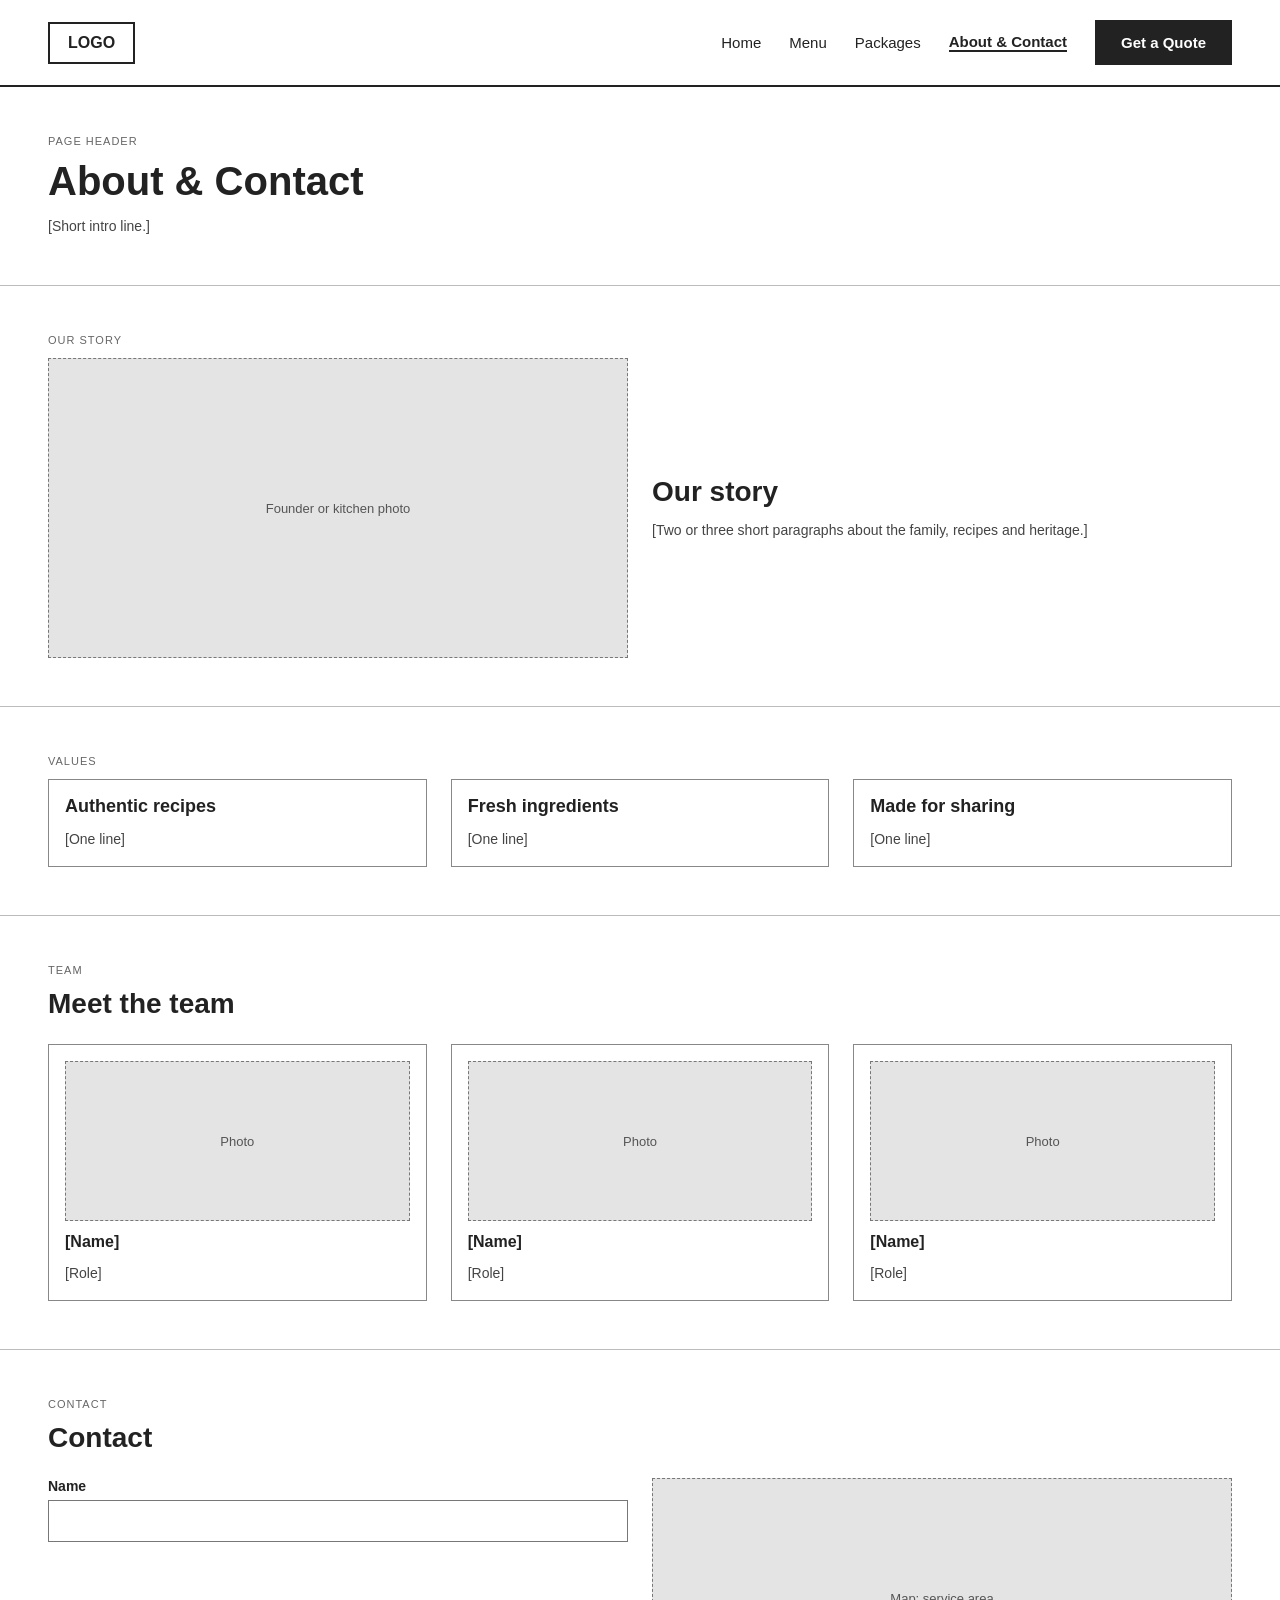
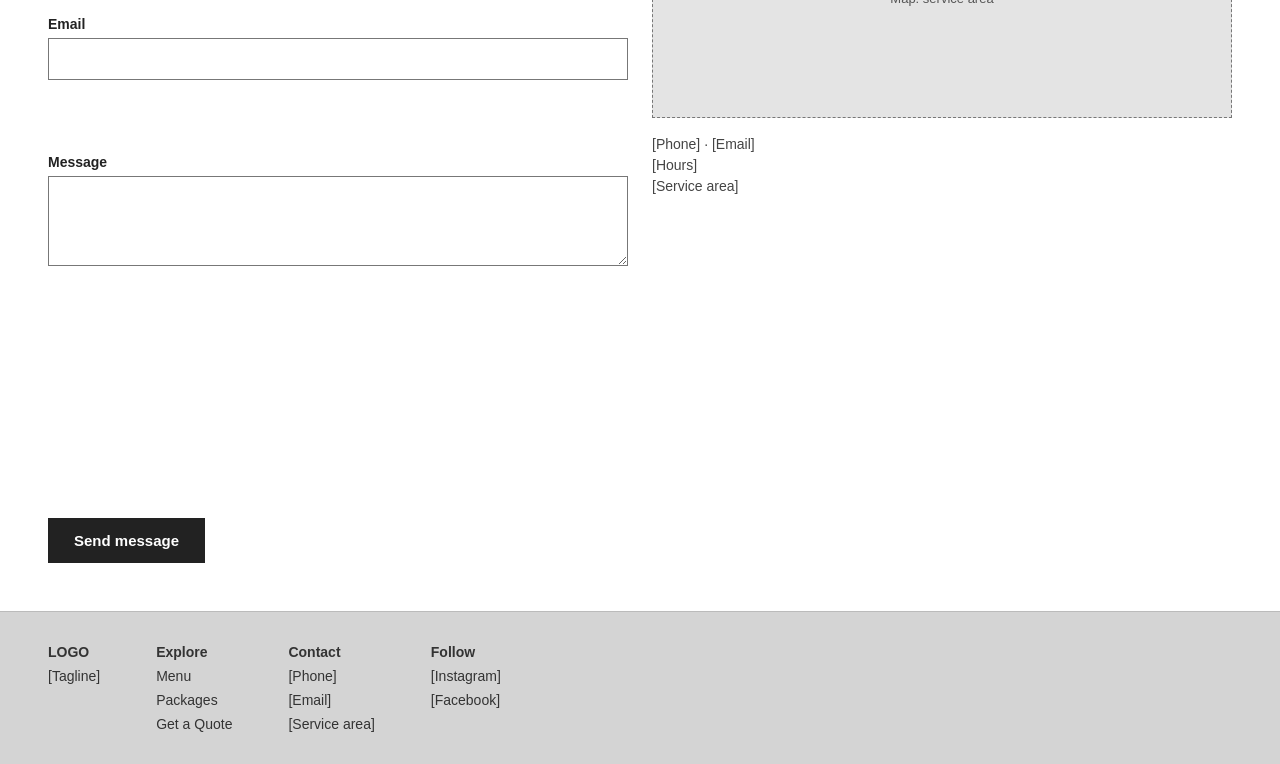
==== about.html @ 5ca1a6fa "Add files via upload" ====
<!doctype html>
<html lang="en"><head><meta charset="utf-8"><meta name="viewport" content="width=device-width, initial-scale=1"><title>Ethiopian Catering – About & Contact</title><style>body{margin:0;font-family:Arial,Helvetica,sans-serif;color:#222;background:#fff}
a{color:inherit;text-decoration:none}
h1,h2,h3,p{margin:0}
.w{max-width:1280px;margin:0 auto}
.nav{display:flex;align-items:center;justify-content:space-between;gap:16px;flex-wrap:wrap;padding:20px 48px;border-bottom:2px solid #222}
.logo{border:2px solid #222;padding:10px 18px;font-weight:bold}
.links{display:flex;gap:28px;align-items:center;flex-wrap:wrap;font-size:15px}
.on{border-bottom:2px solid #222;font-weight:bold}
.btn{display:inline-block;border:2px solid #222;background:#222;color:#fff;padding:12px 24px;font-weight:bold;font-size:15px}
.btn2{display:inline-block;border:2px solid #222;padding:12px 24px;font-weight:bold;font-size:15px}
.sec{padding:48px;border-bottom:1px solid #bbb}
.tag{font-size:11px;letter-spacing:1px;text-transform:uppercase;color:#666;margin-bottom:12px}
h2{font-size:28px;margin-bottom:24px}
h3{font-size:18px}
p{font-size:14px;line-height:1.5;color:#444}
.row{display:flex;gap:24px;flex-wrap:wrap}
.card{flex:1 1 220px;border:1px solid #888;padding:16px;display:flex;flex-direction:column;gap:12px;box-sizing:border-box}
.ph{background:#e4e4e4;border:1px dashed #777;display:flex;align-items:center;justify-content:center;color:#555;font-size:13px;text-align:center;box-sizing:border-box}
.pill{display:inline-block;border:1px solid #777;border-radius:20px;padding:6px 14px;font-size:13px;margin:0 8px 8px 0}
.pill.on{background:#222;color:#fff;border-color:#222}
.band{background:#e4e4e4;text-align:center;display:flex;flex-direction:column;align-items:center;gap:16px}
.foot{background:#d4d4d4;padding:32px 48px;display:flex;gap:56px;flex-wrap:wrap;font-size:14px;color:#333}
.foot div{display:flex;flex-direction:column;gap:8px}
.fld{display:flex;flex-direction:column;gap:6px;font-size:14px;font-weight:bold;flex:1 1 240px}
.fld input,.fld select,.fld textarea{border:1px solid #777;padding:12px;font-size:14px;background:#fff;box-sizing:border-box;width:100%}
ul{margin:0;padding-left:18px;font-size:14px;color:#444;line-height:1.8}
.faq{border:1px solid #888;padding:16px 20px;display:flex;justify-content:space-between;font-weight:bold;font-size:15px;margin-bottom:12px}
.num{width:44px;height:44px;border:2px solid #222;border-radius:50%;display:flex;align-items:center;justify-content:center;font-weight:bold}
.logo{display:inline-block}</style></head><body><div class="w"><div class="nav"><div class="logo">LOGO</div><div class="links"><a href="index.html">Home</a><a href="menu.html">Menu</a><a href="packages.html">Packages</a><a href="about.html" class="on">About &amp; Contact</a><a class="btn" href="quote.html">Get a Quote</a></div></div><section class="sec"><div class="tag">Page header</div><h1 style="font-size:40px;margin-bottom:12px">About &amp; Contact</h1><p style="max-width:640px">[Short intro line.]</p></section><section class="sec"><div class="tag">Our story</div><div class="row" style="align-items:center"><div style="flex:1 1 400px"><div class="ph" style="height:300px">Founder or kitchen photo</div></div><div style="flex:1 1 400px;display:flex;flex-direction:column;gap:12px"><h2 style="margin:0">Our story</h2><p>[Two or three short paragraphs about the family, recipes and heritage.]</p></div></div></section><section class="sec"><div class="tag">Values</div><div class="row"><div class="card"><h3>Authentic recipes</h3><p>[One line]</p></div><div class="card"><h3>Fresh ingredients</h3><p>[One line]</p></div><div class="card"><h3>Made for sharing</h3><p>[One line]</p></div></div></section><section class="sec"><div class="tag">Team</div><h2>Meet the team</h2><div class="row"><div class="card"><div class="ph" style="height:160px">Photo</div><b>[Name]</b><p>[Role]</p></div><div class="card"><div class="ph" style="height:160px">Photo</div><b>[Name]</b><p>[Role]</p></div><div class="card"><div class="ph" style="height:160px">Photo</div><b>[Name]</b><p>[Role]</p></div></div></section><section class="sec"><div class="tag">Contact</div><h2>Contact</h2><div class="row"><div style="flex:1 1 400px;display:flex;flex-direction:column;gap:16px"><label class="fld">Name<input type="text" /></label><label class="fld">Email<input type="text" /></label><label class="fld" style="flex-basis:100%">Message<textarea rows="4"></textarea></label><div><a class="btn" href="#">Send message</a></div></div><div style="flex:1 1 400px;display:flex;flex-direction:column;gap:16px"><div class="ph" style="height:240px">Map: service area</div><p>[Phone] · [Email]<br />[Hours]<br />[Service area]</p></div></div></section><div class="foot"><div><b>LOGO</b><span>[Tagline]</span></div><div><b>Explore</b><span>Menu</span><span>Packages</span><span>Get a Quote</span></div><div><b>Contact</b><span>[Phone]</span><span>[Email]</span><span>[Service area]</span></div><div><b>Follow</b><span>[Instagram]</span><span>[Facebook]</span></div></div></div></body></html>
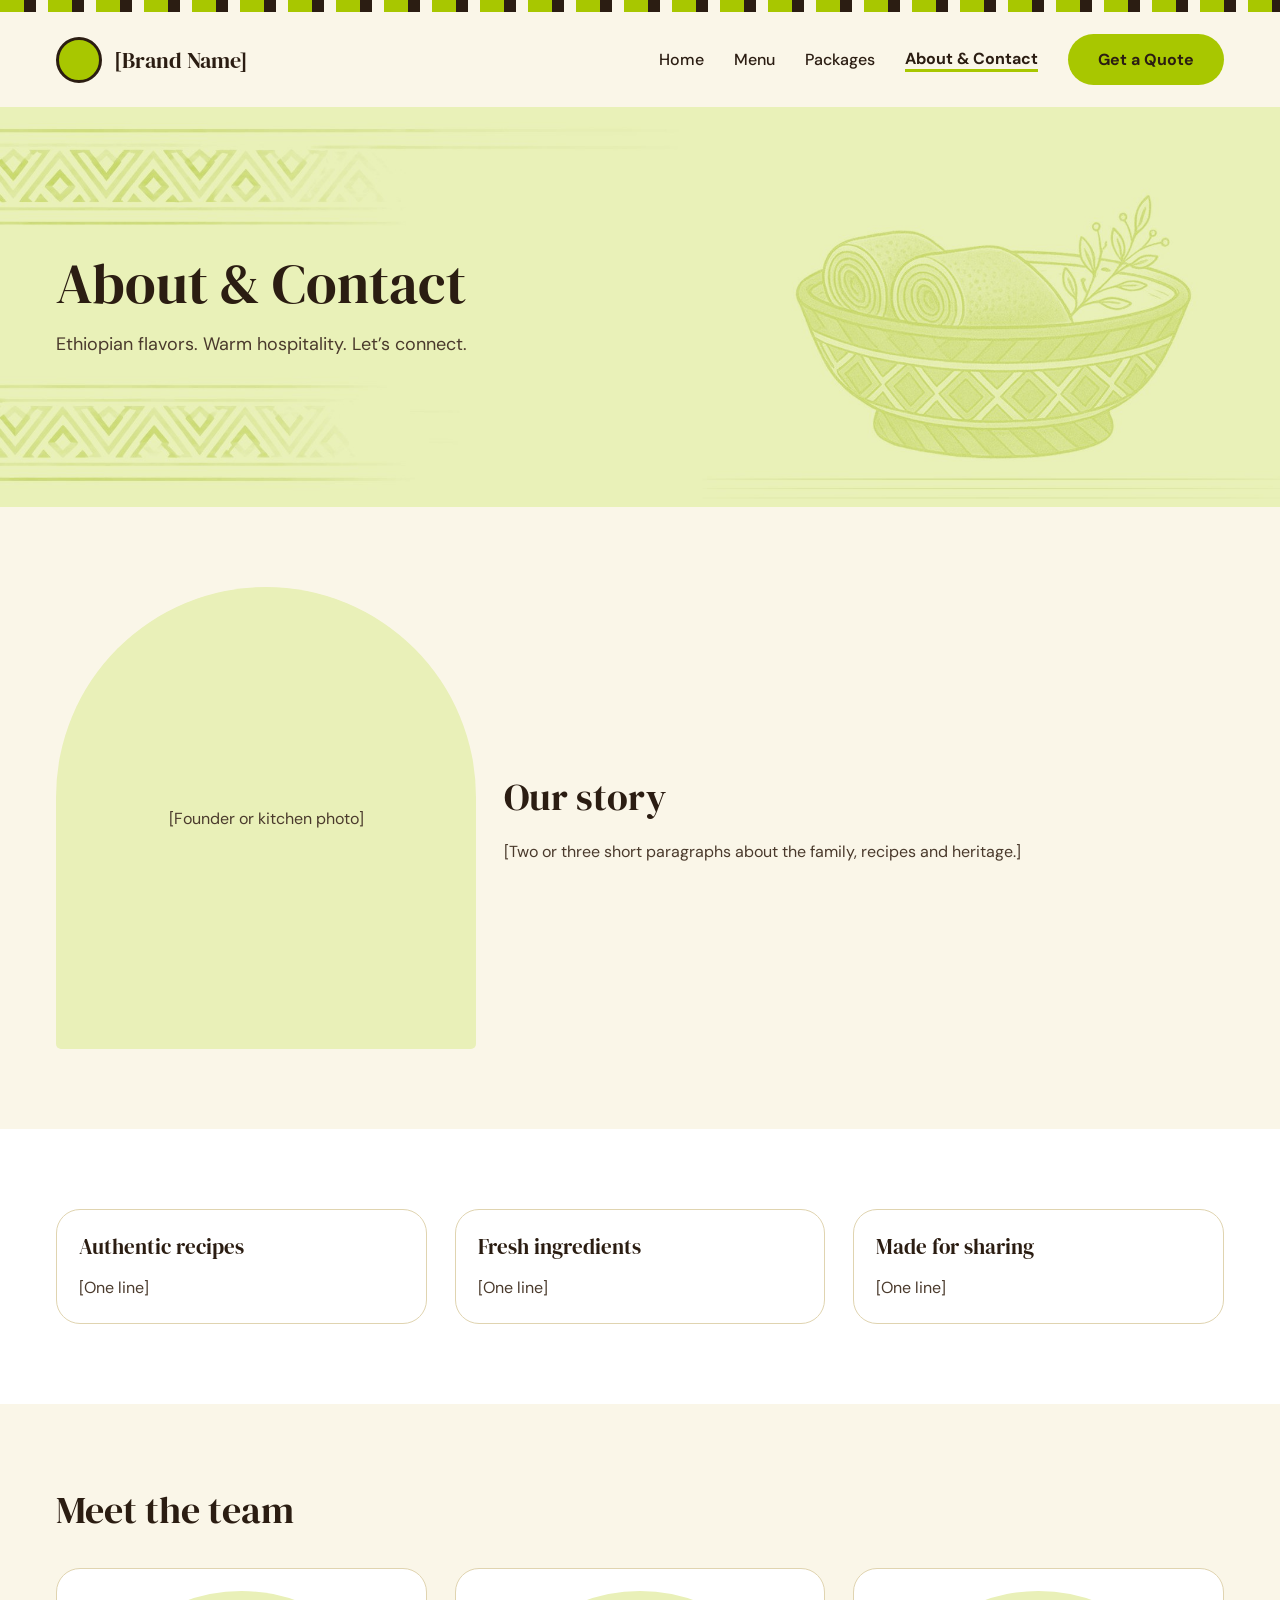
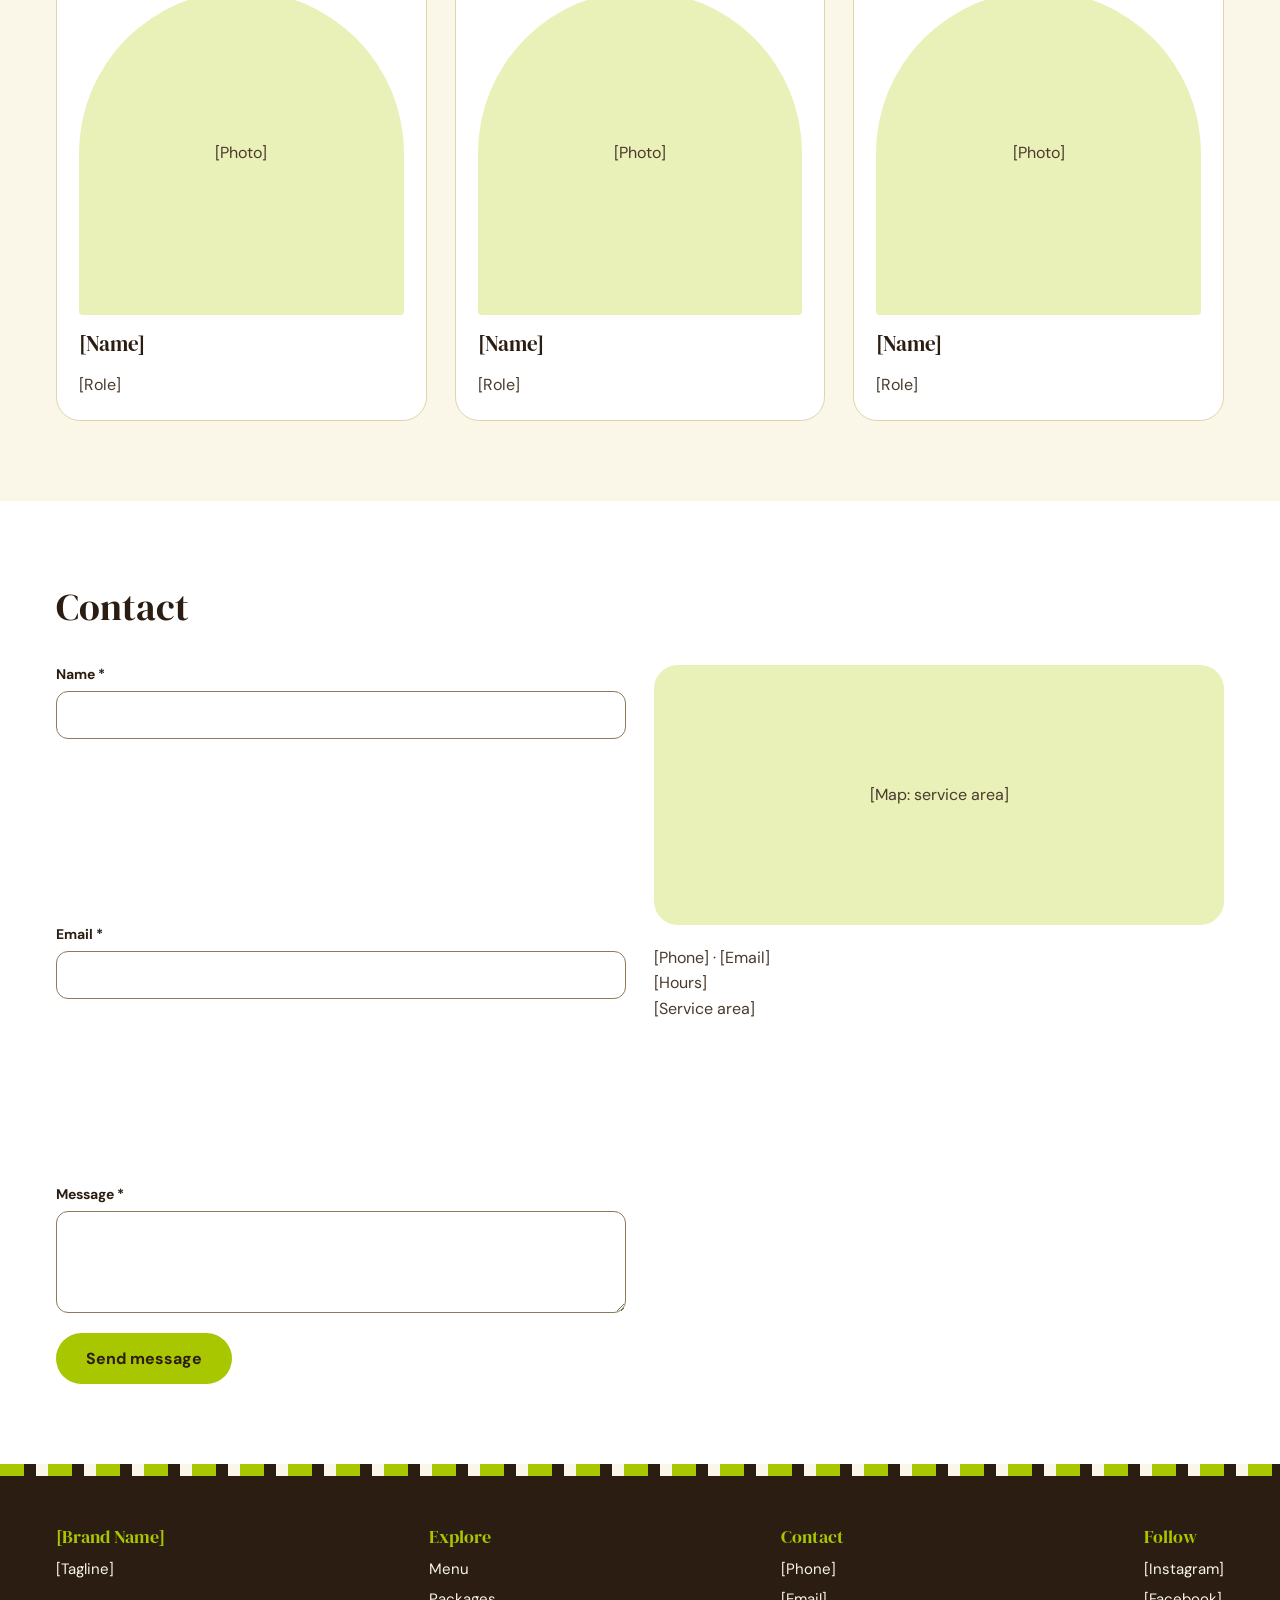
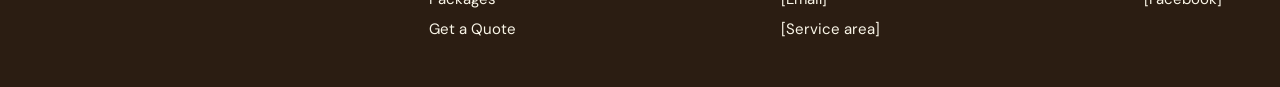
==== commit 0793ad5b: "Add files via upload" ====
--- a/about.html
+++ b/about.html
@@ -1,30 +1 @@
-<!doctype html>
-<html lang="en"><head><meta charset="utf-8"><meta name="viewport" content="width=device-width, initial-scale=1"><title>Ethiopian Catering – About & Contact</title><style>body{margin:0;font-family:Arial,Helvetica,sans-serif;color:#222;background:#fff}
-a{color:inherit;text-decoration:none}
-h1,h2,h3,p{margin:0}
-.w{max-width:1280px;margin:0 auto}
-.nav{display:flex;align-items:center;justify-content:space-between;gap:16px;flex-wrap:wrap;padding:20px 48px;border-bottom:2px solid #222}
-.logo{border:2px solid #222;padding:10px 18px;font-weight:bold}
-.links{display:flex;gap:28px;align-items:center;flex-wrap:wrap;font-size:15px}
-.on{border-bottom:2px solid #222;font-weight:bold}
-.btn{display:inline-block;border:2px solid #222;background:#222;color:#fff;padding:12px 24px;font-weight:bold;font-size:15px}
-.btn2{display:inline-block;border:2px solid #222;padding:12px 24px;font-weight:bold;font-size:15px}
-.sec{padding:48px;border-bottom:1px solid #bbb}
-.tag{font-size:11px;letter-spacing:1px;text-transform:uppercase;color:#666;margin-bottom:12px}
-h2{font-size:28px;margin-bottom:24px}
-h3{font-size:18px}
-p{font-size:14px;line-height:1.5;color:#444}
-.row{display:flex;gap:24px;flex-wrap:wrap}
-.card{flex:1 1 220px;border:1px solid #888;padding:16px;display:flex;flex-direction:column;gap:12px;box-sizing:border-box}
-.ph{background:#e4e4e4;border:1px dashed #777;display:flex;align-items:center;justify-content:center;color:#555;font-size:13px;text-align:center;box-sizing:border-box}
-.pill{display:inline-block;border:1px solid #777;border-radius:20px;padding:6px 14px;font-size:13px;margin:0 8px 8px 0}
-.pill.on{background:#222;color:#fff;border-color:#222}
-.band{background:#e4e4e4;text-align:center;display:flex;flex-direction:column;align-items:center;gap:16px}
-.foot{background:#d4d4d4;padding:32px 48px;display:flex;gap:56px;flex-wrap:wrap;font-size:14px;color:#333}
-.foot div{display:flex;flex-direction:column;gap:8px}
-.fld{display:flex;flex-direction:column;gap:6px;font-size:14px;font-weight:bold;flex:1 1 240px}
-.fld input,.fld select,.fld textarea{border:1px solid #777;padding:12px;font-size:14px;background:#fff;box-sizing:border-box;width:100%}
-ul{margin:0;padding-left:18px;font-size:14px;color:#444;line-height:1.8}
-.faq{border:1px solid #888;padding:16px 20px;display:flex;justify-content:space-between;font-weight:bold;font-size:15px;margin-bottom:12px}
-.num{width:44px;height:44px;border:2px solid #222;border-radius:50%;display:flex;align-items:center;justify-content:center;font-weight:bold}
-.logo{display:inline-block}</style></head><body><div class="w"><div class="nav"><div class="logo">LOGO</div><div class="links"><a href="index.html">Home</a><a href="menu.html">Menu</a><a href="packages.html">Packages</a><a href="about.html" class="on">About &amp; Contact</a><a class="btn" href="quote.html">Get a Quote</a></div></div><section class="sec"><div class="tag">Page header</div><h1 style="font-size:40px;margin-bottom:12px">About &amp; Contact</h1><p style="max-width:640px">[Short intro line.]</p></section><section class="sec"><div class="tag">Our story</div><div class="row" style="align-items:center"><div style="flex:1 1 400px"><div class="ph" style="height:300px">Founder or kitchen photo</div></div><div style="flex:1 1 400px;display:flex;flex-direction:column;gap:12px"><h2 style="margin:0">Our story</h2><p>[Two or three short paragraphs about the family, recipes and heritage.]</p></div></div></section><section class="sec"><div class="tag">Values</div><div class="row"><div class="card"><h3>Authentic recipes</h3><p>[One line]</p></div><div class="card"><h3>Fresh ingredients</h3><p>[One line]</p></div><div class="card"><h3>Made for sharing</h3><p>[One line]</p></div></div></section><section class="sec"><div class="tag">Team</div><h2>Meet the team</h2><div class="row"><div class="card"><div class="ph" style="height:160px">Photo</div><b>[Name]</b><p>[Role]</p></div><div class="card"><div class="ph" style="height:160px">Photo</div><b>[Name]</b><p>[Role]</p></div><div class="card"><div class="ph" style="height:160px">Photo</div><b>[Name]</b><p>[Role]</p></div></div></section><section class="sec"><div class="tag">Contact</div><h2>Contact</h2><div class="row"><div style="flex:1 1 400px;display:flex;flex-direction:column;gap:16px"><label class="fld">Name<input type="text" /></label><label class="fld">Email<input type="text" /></label><label class="fld" style="flex-basis:100%">Message<textarea rows="4"></textarea></label><div><a class="btn" href="#">Send message</a></div></div><div style="flex:1 1 400px;display:flex;flex-direction:column;gap:16px"><div class="ph" style="height:240px">Map: service area</div><p>[Phone] · [Email]<br />[Hours]<br />[Service area]</p></div></div></section><div class="foot"><div><b>LOGO</b><span>[Tagline]</span></div><div><b>Explore</b><span>Menu</span><span>Packages</span><span>Get a Quote</span></div><div><b>Contact</b><span>[Phone]</span><span>[Email]</span><span>[Service area]</span></div><div><b>Follow</b><span>[Instagram]</span><span>[Facebook]</span></div></div></div></body></html>+<!doctype html><html lang="en"><head><meta charset="utf-8"><meta name="viewport" content="width=device-width, initial-scale=1"><title>[Brand Name] | About & Contact</title><meta name="description" content="[Ethiopian catering description]"><link rel="preconnect" href="https://fonts.googleapis.com"><link rel="preconnect" href="https://fonts.gstatic.com" crossorigin><link rel="stylesheet" href="https://fonts.googleapis.com/css2?family=DM+Serif+Display&amp;family=DM+Sans:wght@400;500;700&amp;display=swap"><link rel="stylesheet" href="css/style.css"><style>.hdimg{width:100%;aspect-ratio:2172/724;min-height:340px;max-height:400px;display:flex;align-items:center;background:#E9F0B8 url(images/header-about.jpg) left center/cover no-repeat}</style></head><body><div class="w"><div class="stripe"></div><div class="nav"><a class="logo" href="index.html"><i></i>[Brand Name]</a><button class="menu-btn" aria-label="Toggle navigation" aria-expanded="false"><svg width="22" height="16" viewBox="0 0 22 16" aria-hidden="true"><path d="M0 1h22M0 8h22M0 15h22" stroke="#2B1D12" stroke-width="2"/></svg></button><div class="links"><a href="index.html">Home</a><a href="menu.html">Menu</a><a href="packages.html">Packages</a><a href="about.html" class="on" aria-current="page">About &amp; Contact</a><a class="btn" href="quote.html">Get a Quote</a></div></div><main><section class="hdimg"><div class="hdin"><h1>About &amp; Contact</h1><p style="max-width:560px;margin-top:16px;font-size:18px">Ethiopian flavors. Warm hospitality. Let’s connect.</p></div></section><section class="sec" style=""><div class="row" style="align-items:center"><div style="flex:1 1 380px;max-width:420px" class="arch"><div style="aspect-ratio:1/1.1;width:100%;display:flex;align-items:center;justify-content:center;color:#4A3A2C">[Founder or kitchen photo]</div></div><div style="flex:1 1 400px;display:flex;flex-direction:column;gap:16px"><h2 style="margin:0">Our story</h2><p>[Two or three short paragraphs about the family, recipes and heritage.]</p></div></div></section><section class="sec" style="background:#fff"><div class="row"><div class="card"><h3>Authentic recipes</h3><p>[One line]</p></div><div class="card"><h3>Fresh ingredients</h3><p>[One line]</p></div><div class="card"><h3>Made for sharing</h3><p>[One line]</p></div></div></section><section class="sec" style=""><h2>Meet the team</h2><div class="row"><div class="card"><div class="arch" style="aspect-ratio:1/1;color:#4A3A2C">[Photo]</div><h3>[Name]</h3><p>[Role]</p></div><div class="card"><div class="arch" style="aspect-ratio:1/1;color:#4A3A2C">[Photo]</div><h3>[Name]</h3><p>[Role]</p></div><div class="card"><div class="arch" style="aspect-ratio:1/1;color:#4A3A2C">[Photo]</div><h3>[Name]</h3><p>[Role]</p></div></div></section><section class="sec" style="background:#fff"><h2>Contact</h2><div class="row"><div style="flex:1 1 400px"><form data-proto data-ok="cok" style="display:flex;flex-direction:column;gap:20px"><div class="fld"><label for="cname">Name *</label><input id="cname" name="cname" type="text" required /></div><div class="fld"><label for="cemail">Email *</label><input id="cemail" name="cemail" type="email" required /></div><div class="fld" style="flex-basis:100%"><label for="cmsg">Message *</label><textarea id="cmsg" name="cmsg" rows="4" required></textarea></div><div><button class="btn" type="submit">Send message</button></div></form><div id="cok" class="ok" tabindex="-1" role="status" hidden>Thank you. This prototype does not send the form.</div></div><div style="flex:1 1 400px;display:flex;flex-direction:column;gap:20px"><div class="arch" style="height:260px;border-radius:24px;color:#4A3A2C">[Map: service area]</div><p>[Phone] · [Email]<br />[Hours]<br />[Service area]</p></div></div></section></main><div class="stripe"></div><div class="foot"><div><b>[Brand Name]</b><span>[Tagline]</span></div><div><b>Explore</b><a href="menu.html">Menu</a><a href="packages.html">Packages</a><a href="quote.html">Get a Quote</a></div><div><b>Contact</b><span>[Phone]</span><span>[Email]</span><span>[Service area]</span></div><div><b>Follow</b><span>[Instagram]</span><span>[Facebook]</span></div></div></div><script src="js/script.js"></script></body></html>
--- a/css/style.css
+++ b/css/style.css
@@ -0,0 +1,54 @@
+body{margin:0;font-family:'DM Sans',Arial,sans-serif;color:#2B1D12;background:#FAF6E8}
+a{color:inherit;text-decoration:none}
+h1,h2,h3,p{margin:0}
+h1,h2,h3{font-family:'DM Serif Display',Georgia,serif}
+h1{font-size:56px;line-height:1.05;font-weight:800}
+h2{font-size:38px;margin-bottom:32px;font-weight:800}
+h3{font-size:21px;font-weight:600}
+p{font-size:16px;line-height:1.6;color:#4A3A2C}
+.w{max-width:none;margin:0}
+.stripe{height:12px;background:repeating-linear-gradient(90deg,#A8C700 0 24px,#2B1D12 24px 36px,#FAF6E8 36px 48px)}
+.nav{display:flex;align-items:center;justify-content:space-between;gap:16px;flex-wrap:wrap;padding:22px max(56px,calc((100% - 1168px)/2))}
+.logo{display:flex;align-items:center;gap:12px;font-family:'DM Serif Display',Georgia,serif;font-weight:800;font-size:22px}
+.logo i{width:40px;height:40px;border-radius:50%;background:#A8C700;border:3px solid #2B1D12;display:block}
+.links{display:flex;gap:30px;align-items:center;flex-wrap:wrap;font-weight:500}
+.on{border-bottom:3px solid #A8C700;font-weight:700}
+.btn{display:inline-block;background:#A8C700;color:#2B1D12;border-radius:999px;padding:15px 30px;font-weight:700}
+.btn.dk{background:#2B1D12;color:#FAF6E8}
+.btn2{display:inline-block;border:2px solid #2B1D12;border-radius:999px;padding:13px 28px;font-weight:700;text-align:center}
+.sec{padding:80px max(56px,calc((100% - 1168px)/2))}
+.row{display:flex;gap:28px;flex-wrap:wrap}
+.card{flex:1 1 230px;background:#fff;border:1px solid #E0D4B0;border-radius:24px;padding:22px;display:flex;flex-direction:column;gap:14px;box-sizing:border-box}
+.card.dk{background:#2B1D12;border-color:#2B1D12}
+.card.dk p,.card.dk li,.card.dk h3{color:#FAF6E8}
+.arch{border-radius:999px 999px 24px 24px;background:#E9F0B8;display:flex;align-items:center;justify-content:center;overflow:hidden}
+.plate{width:78%;aspect-ratio:1;border-radius:50%;background:radial-gradient(circle at 32% 34%,var(--a) 0 13%,transparent 14%),radial-gradient(circle at 66% 32%,var(--b) 0 13%,transparent 14%),radial-gradient(circle at 50% 68%,var(--c) 0 14%,transparent 15%),radial-gradient(circle at 24% 62%,var(--b) 0 9%,transparent 10%),radial-gradient(circle,#E2BE7C 0 68%,#C99A52 69% 100%)}
+.pill{display:inline-block;background:#EFE6C8;border-radius:999px;padding:6px 14px;font-size:13px;font-weight:500;margin:0 6px 6px 0}
+.band{background:#A8C700;text-align:center;display:flex;flex-direction:column;align-items:center;gap:22px}
+.band h2{margin:0}
+.hd{background:#E9F0B8;padding:72px max(56px,calc((100% - 1168px)/2))}
+.foot{background:#2B1D12;color:#FAF6E8;padding:48px max(56px,calc((100% - 1168px)/2));display:flex;justify-content:space-between;gap:48px;flex-wrap:wrap;font-size:15px}
+.foot div{display:flex;flex-direction:column;gap:10px}
+.foot b{color:#A8C700;font-family:'DM Serif Display',Georgia,serif;font-size:18px}
+.fld{display:flex;flex-direction:column;gap:8px;font-size:14px;font-weight:700;flex:1 1 240px}
+.fld input,.fld select,.fld textarea{border:1.5px solid #8C7A5A;border-radius:12px;padding:14px;font:inherit;font-weight:400;background:#fff;box-sizing:border-box;width:100%}
+ul{margin:0;padding-left:20px;line-height:1.9;font-size:15px;color:#4A3A2C}
+.faq{background:#fff;border:1px solid #E0D4B0;border-radius:20px;padding:20px 26px;display:flex;justify-content:space-between;align-items:center;font-weight:700;margin-bottom:14px}
+.faq i{width:32px;height:32px;border-radius:50%;background:#A8C700;display:flex;align-items:center;justify-content:center;font-style:normal}
+.num{flex:none;width:52px;height:52px;border-radius:50%;background:#A8C700;display:flex;align-items:center;justify-content:center;font-family:'DM Serif Display',Georgia,serif;font-weight:800;font-size:22px}.cup{width:72%;aspect-ratio:1;border-radius:50%;background:radial-gradient(circle,#3A2312 0 34%,#F6EBD0 35% 50%,#E2BE7C 51% 58%,#C99A52 59% 62%,transparent 63%)}h1,h2,h3,.logo,.num,.foot b{font-weight:400}
+.hdin{width:100%;max-width:1280px;margin:0 auto;padding:0 56px;box-sizing:border-box}
+[hidden]{display:none!important}
+html{scroll-behavior:smooth}
+a:focus-visible,button:focus-visible,input:focus-visible,select:focus-visible,textarea:focus-visible,summary:focus-visible{outline:3px solid #2B1D12;outline-offset:3px}
+button.btn,button.pill{border:0;font:inherit;font-weight:700;cursor:pointer;color:#2B1D12}
+button.pill{font-size:13px;font-weight:500;background:#EFE6C8}
+button.pill.act{background:#A8C700;font-weight:700}
+.btn:hover{background:#97b300}.btn.dk:hover{background:#4a3523}.btn2:hover{background:#2B1D12;color:#FAF6E8}
+.card{transition:transform .15s}.card:hover{transform:translateY(-3px)}
+details.faq{display:block}details.faq summary{display:flex;justify-content:space-between;align-items:center;cursor:pointer;list-style:none}
+details.faq summary::-webkit-details-marker{display:none}details.faq i{transition:transform .15s}details.faq[open] i{transform:rotate(45deg)}details.faq p{margin-top:14px}
+.ok{background:#E9F0B8;border-radius:20px;padding:24px;font-weight:700}
+.menu-btn{display:none;background:none;border:2px solid #2B1D12;border-radius:999px;padding:10px 16px;cursor:pointer;min-height:44px;align-items:center}
+.foot a:hover{color:#A8C700}
+@media(max-width:860px){.nav{padding:18px 24px}.sec,.hd{padding:56px 24px}.foot{padding:40px 24px;gap:32px}h1{font-size:38px}h2{font-size:30px}.hdin{padding:0 24px}.hero div[style*="max-width:1280px"]{padding:40px 24px!important}.menu-btn{display:inline-flex}.links{display:none;width:100%;flex-direction:column;align-items:flex-start;gap:18px}.links.open{display:flex}}
+@media(prefers-reduced-motion:reduce){*{transition:none!important;scroll-behavior:auto!important}}
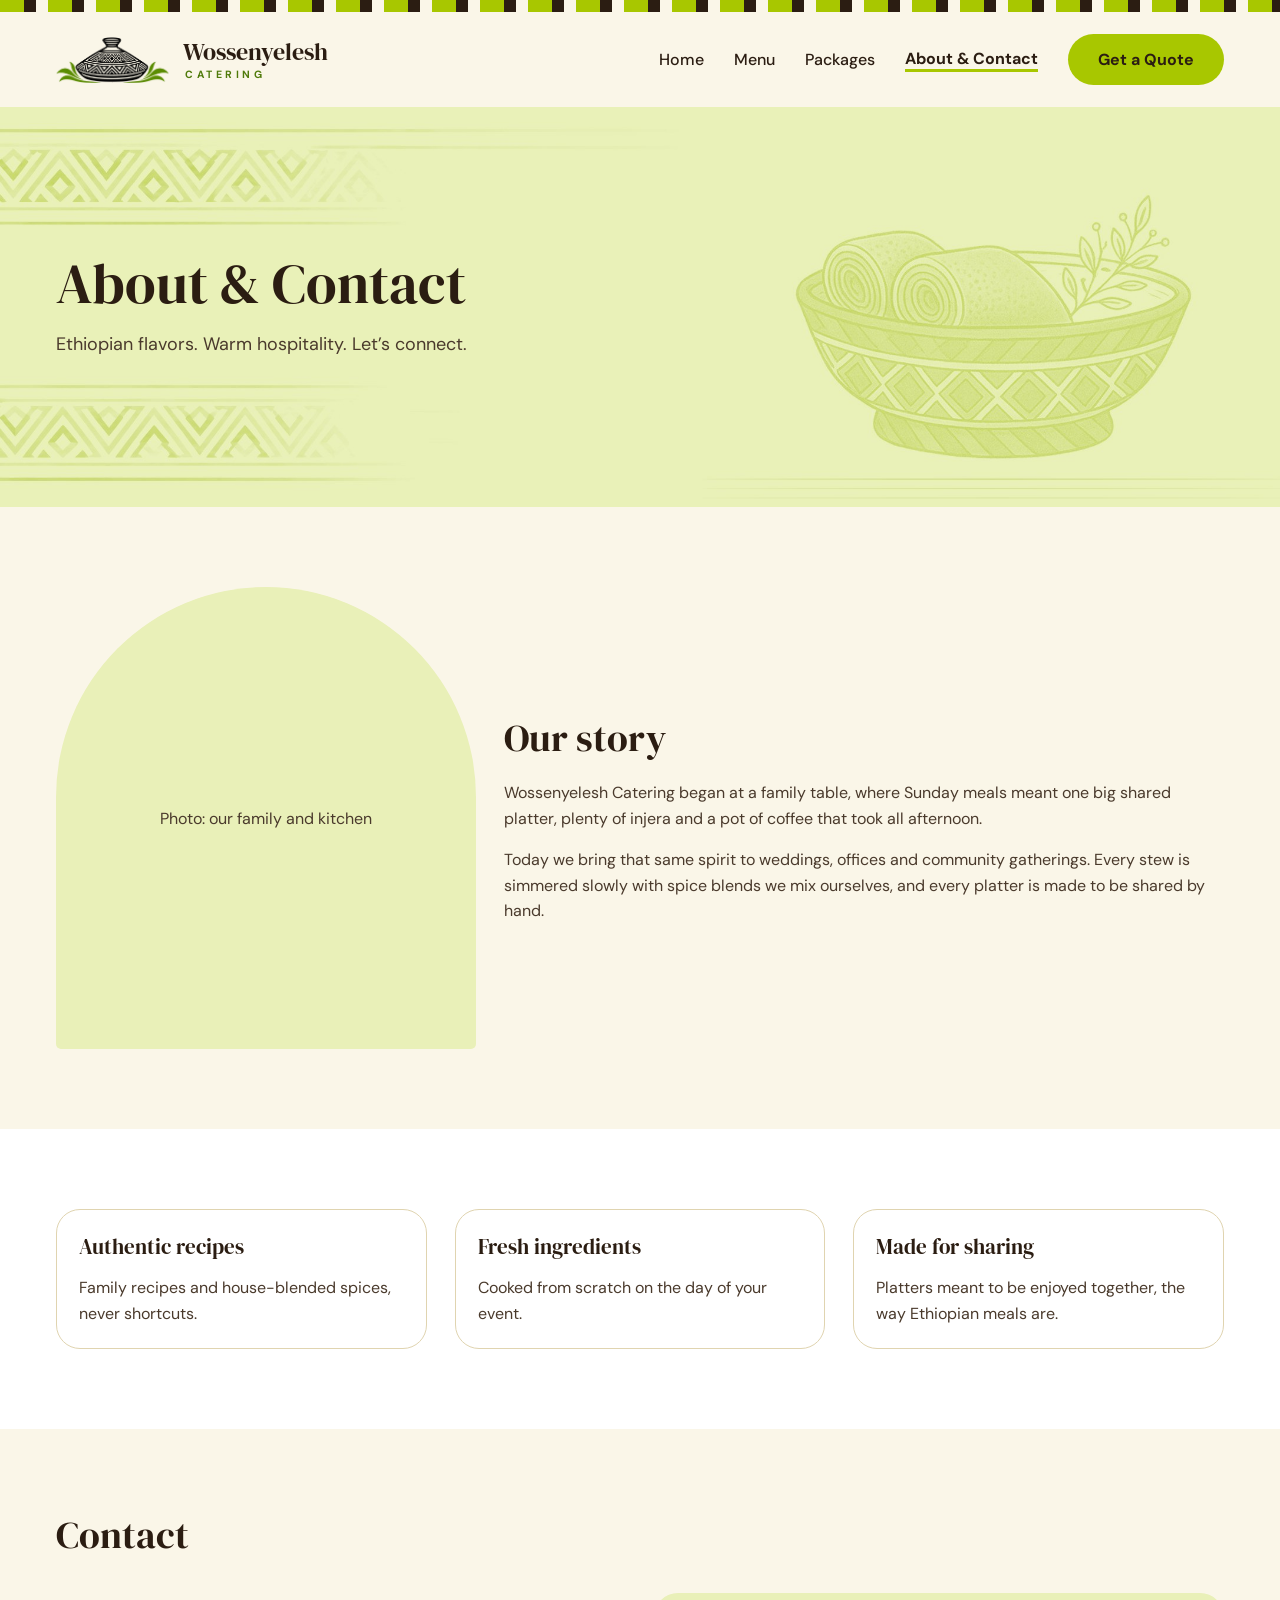
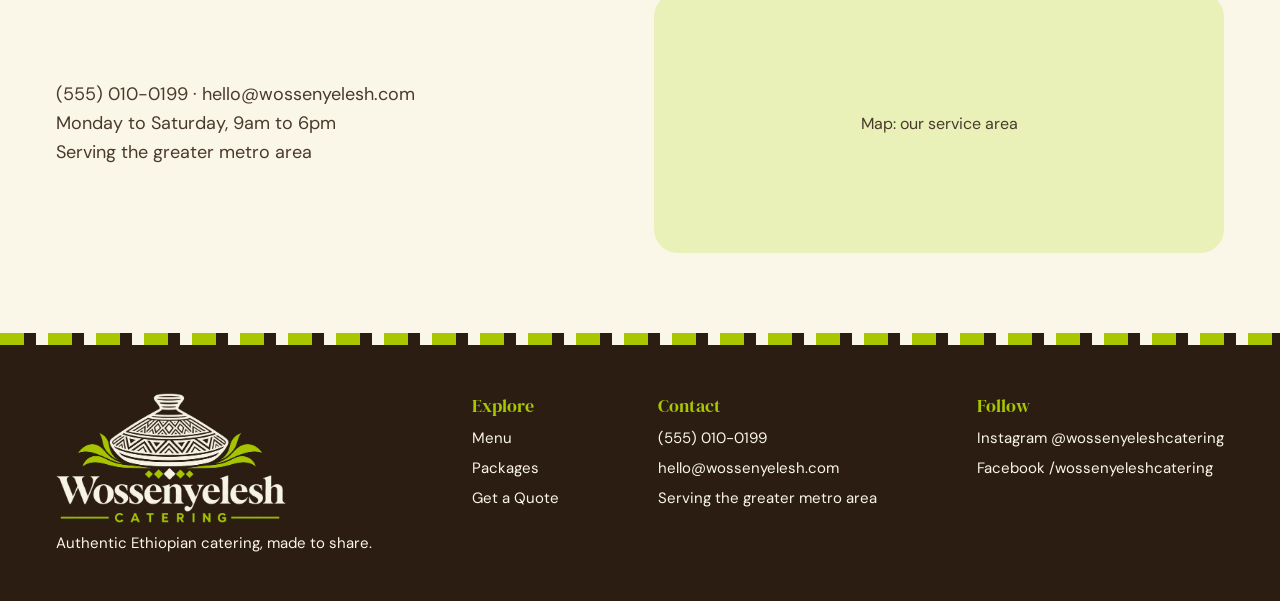
==== commit 1f646928: "Add files via upload" ====
--- a/about.html
+++ b/about.html
@@ -1 +1 @@
-<!doctype html><html lang="en"><head><meta charset="utf-8"><meta name="viewport" content="width=device-width, initial-scale=1"><title>[Brand Name] | About & Contact</title><meta name="description" content="[Ethiopian catering description]"><link rel="preconnect" href="https://fonts.googleapis.com"><link rel="preconnect" href="https://fonts.gstatic.com" crossorigin><link rel="stylesheet" href="https://fonts.googleapis.com/css2?family=DM+Serif+Display&amp;family=DM+Sans:wght@400;500;700&amp;display=swap"><link rel="stylesheet" href="css/style.css"><style>.hdimg{width:100%;aspect-ratio:2172/724;min-height:340px;max-height:400px;display:flex;align-items:center;background:#E9F0B8 url(images/header-about.jpg) left center/cover no-repeat}</style></head><body><div class="w"><div class="stripe"></div><div class="nav"><a class="logo" href="index.html"><i></i>[Brand Name]</a><button class="menu-btn" aria-label="Toggle navigation" aria-expanded="false"><svg width="22" height="16" viewBox="0 0 22 16" aria-hidden="true"><path d="M0 1h22M0 8h22M0 15h22" stroke="#2B1D12" stroke-width="2"/></svg></button><div class="links"><a href="index.html">Home</a><a href="menu.html">Menu</a><a href="packages.html">Packages</a><a href="about.html" class="on" aria-current="page">About &amp; Contact</a><a class="btn" href="quote.html">Get a Quote</a></div></div><main><section class="hdimg"><div class="hdin"><h1>About &amp; Contact</h1><p style="max-width:560px;margin-top:16px;font-size:18px">Ethiopian flavors. Warm hospitality. Let’s connect.</p></div></section><section class="sec" style=""><div class="row" style="align-items:center"><div style="flex:1 1 380px;max-width:420px" class="arch"><div style="aspect-ratio:1/1.1;width:100%;display:flex;align-items:center;justify-content:center;color:#4A3A2C">[Founder or kitchen photo]</div></div><div style="flex:1 1 400px;display:flex;flex-direction:column;gap:16px"><h2 style="margin:0">Our story</h2><p>[Two or three short paragraphs about the family, recipes and heritage.]</p></div></div></section><section class="sec" style="background:#fff"><div class="row"><div class="card"><h3>Authentic recipes</h3><p>[One line]</p></div><div class="card"><h3>Fresh ingredients</h3><p>[One line]</p></div><div class="card"><h3>Made for sharing</h3><p>[One line]</p></div></div></section><section class="sec" style=""><h2>Meet the team</h2><div class="row"><div class="card"><div class="arch" style="aspect-ratio:1/1;color:#4A3A2C">[Photo]</div><h3>[Name]</h3><p>[Role]</p></div><div class="card"><div class="arch" style="aspect-ratio:1/1;color:#4A3A2C">[Photo]</div><h3>[Name]</h3><p>[Role]</p></div><div class="card"><div class="arch" style="aspect-ratio:1/1;color:#4A3A2C">[Photo]</div><h3>[Name]</h3><p>[Role]</p></div></div></section><section class="sec" style="background:#fff"><h2>Contact</h2><div class="row"><div style="flex:1 1 400px"><form data-proto data-ok="cok" style="display:flex;flex-direction:column;gap:20px"><div class="fld"><label for="cname">Name *</label><input id="cname" name="cname" type="text" required /></div><div class="fld"><label for="cemail">Email *</label><input id="cemail" name="cemail" type="email" required /></div><div class="fld" style="flex-basis:100%"><label for="cmsg">Message *</label><textarea id="cmsg" name="cmsg" rows="4" required></textarea></div><div><button class="btn" type="submit">Send message</button></div></form><div id="cok" class="ok" tabindex="-1" role="status" hidden>Thank you. This prototype does not send the form.</div></div><div style="flex:1 1 400px;display:flex;flex-direction:column;gap:20px"><div class="arch" style="height:260px;border-radius:24px;color:#4A3A2C">[Map: service area]</div><p>[Phone] · [Email]<br />[Hours]<br />[Service area]</p></div></div></section></main><div class="stripe"></div><div class="foot"><div><b>[Brand Name]</b><span>[Tagline]</span></div><div><b>Explore</b><a href="menu.html">Menu</a><a href="packages.html">Packages</a><a href="quote.html">Get a Quote</a></div><div><b>Contact</b><span>[Phone]</span><span>[Email]</span><span>[Service area]</span></div><div><b>Follow</b><span>[Instagram]</span><span>[Facebook]</span></div></div></div><script src="js/script.js"></script></body></html>+<!doctype html><html lang="en"><head><meta charset="utf-8"><meta name="viewport" content="width=device-width, initial-scale=1"><title>Wossenyelesh Catering | About & Contact</title><meta name="description" content="Wossenyelesh Catering: authentic Ethiopian catering for weddings, corporate events and celebrations."><link rel="icon" type="image/png" href="images/favicon.png"><link rel="preconnect" href="https://fonts.googleapis.com"><link rel="preconnect" href="https://fonts.gstatic.com" crossorigin><link rel="stylesheet" href="https://fonts.googleapis.com/css2?family=DM+Serif+Display&amp;family=DM+Sans:wght@400;500;700&amp;display=swap"><link rel="stylesheet" href="css/style.css"><style>.hdimg{width:100%;aspect-ratio:2172/724;min-height:340px;max-height:400px;display:flex;align-items:center;background:#E9F0B8 url(images/header-about.jpg) left center/cover no-repeat}</style></head><body><div class="w"><div class="stripe"></div><div class="nav"><a class="logo" href="index.html"><img src="images/logo-icon.png" alt="" width="113" height="46"><span>Wossenyelesh<small>CATERING</small></span></a><button class="menu-btn" aria-label="Toggle navigation" aria-expanded="false"><svg width="22" height="16" viewBox="0 0 22 16" aria-hidden="true"><path d="M0 1h22M0 8h22M0 15h22" stroke="#2B1D12" stroke-width="2"/></svg></button><div class="links"><a href="index.html">Home</a><a href="menu.html">Menu</a><a href="packages.html">Packages</a><a href="about.html" class="on" aria-current="page">About &amp; Contact</a><a class="btn" href="quote.html">Get a Quote</a></div></div><main><section class="hdimg"><div class="hdin"><h1>About &amp; Contact</h1><p style="max-width:560px;margin-top:16px;font-size:18px">Ethiopian flavors. Warm hospitality. Let’s connect.</p></div></section><section class="sec" style=""><div class="row" style="align-items:center"><div style="flex:1 1 380px;max-width:420px" class="arch"><div style="aspect-ratio:1/1.1;width:100%;display:flex;align-items:center;justify-content:center;color:#4A3A2C">Photo: our family and kitchen</div></div><div style="flex:1 1 400px;display:flex;flex-direction:column;gap:16px"><h2 style="margin:0">Our story</h2><p>Wossenyelesh Catering began at a family table, where Sunday meals meant one big shared platter, plenty of injera and a pot of coffee that took all afternoon.</p><p>Today we bring that same spirit to weddings, offices and community gatherings. Every stew is simmered slowly with spice blends we mix ourselves, and every platter is made to be shared by hand.</p></div></div></section><section class="sec" style="background:#fff"><div class="row"><div class="card"><h3>Authentic recipes</h3><p>Family recipes and house-blended spices, never shortcuts.</p></div><div class="card"><h3>Fresh ingredients</h3><p>Cooked from scratch on the day of your event.</p></div><div class="card"><h3>Made for sharing</h3><p>Platters meant to be enjoyed together, the way Ethiopian meals are.</p></div></div></section><section class="sec" style=""><h2>Contact</h2><div class="row" style="align-items:center"><div style="flex:1 1 400px;display:flex;flex-direction:column;gap:12px"><p style="font-size:18px">(555) 010-0199 · hello@wossenyelesh.com<br />Monday to Saturday, 9am to 6pm<br />Serving the greater metro area</p></div><div style="flex:1 1 400px"><div class="arch" style="height:260px;border-radius:24px;color:#4A3A2C">Map: our service area</div></div></div></section></main><div class="stripe"></div><div class="foot"><div><img class="flogo" src="images/logo-footer.png" alt="Wossenyelesh Catering" width="230" height="130"><span>Authentic Ethiopian catering, made to share.</span></div><div><b>Explore</b><a href="menu.html">Menu</a><a href="packages.html">Packages</a><a href="quote.html">Get a Quote</a></div><div><b>Contact</b><span>(555) 010-0199</span><span>hello@wossenyelesh.com</span><span>Serving the greater metro area</span></div><div><b>Follow</b><span>Instagram @wossenyeleshcatering</span><span>Facebook /wossenyeleshcatering</span></div></div></div><script src="js/script.js"></script></body></html>
--- a/css/style.css
+++ b/css/style.css
@@ -37,6 +37,11 @@
 .faq i{width:32px;height:32px;border-radius:50%;background:#A8C700;display:flex;align-items:center;justify-content:center;font-style:normal}
 .num{flex:none;width:52px;height:52px;border-radius:50%;background:#A8C700;display:flex;align-items:center;justify-content:center;font-family:'DM Serif Display',Georgia,serif;font-weight:800;font-size:22px}.cup{width:72%;aspect-ratio:1;border-radius:50%;background:radial-gradient(circle,#3A2312 0 34%,#F6EBD0 35% 50%,#E2BE7C 51% 58%,#C99A52 59% 62%,transparent 63%)}h1,h2,h3,.logo,.num,.foot b{font-weight:400}
 .hdin{width:100%;max-width:1280px;margin:0 auto;padding:0 56px;box-sizing:border-box}
+.logo{gap:14px;font-size:24px;font-weight:400}
+.logo img{height:46px;width:auto;display:block}
+.logo span{display:flex;flex-direction:column;line-height:1.05}
+.logo small{font-family:'DM Sans',Arial,sans-serif;font-size:10.5px;letter-spacing:.34em;color:#4F7A0A;font-weight:700;margin-top:4px;padding-left:2px}
+.flogo{width:230px;max-width:100%;height:auto;display:block}
 [hidden]{display:none!important}
 html{scroll-behavior:smooth}
 a:focus-visible,button:focus-visible,input:focus-visible,select:focus-visible,textarea:focus-visible,summary:focus-visible{outline:3px solid #2B1D12;outline-offset:3px}
@@ -46,9 +51,9 @@
 .btn:hover{background:#97b300}.btn.dk:hover{background:#4a3523}.btn2:hover{background:#2B1D12;color:#FAF6E8}
 .card{transition:transform .15s}.card:hover{transform:translateY(-3px)}
 details.faq{display:block}details.faq summary{display:flex;justify-content:space-between;align-items:center;cursor:pointer;list-style:none}
-details.faq summary::-webkit-details-marker{display:none}details.faq i{transition:transform .15s}details.faq[open] i{transform:rotate(45deg)}details.faq p{margin-top:14px}
+details.faq summary::-webkit-details-marker{display:none}details.faq i{transition:transform .15s}details.faq[open] i{transform:rotate(45deg)}details.faq p{margin-top:14px;font-weight:400}
 .ok{background:#E9F0B8;border-radius:20px;padding:24px;font-weight:700}
 .menu-btn{display:none;background:none;border:2px solid #2B1D12;border-radius:999px;padding:10px 16px;cursor:pointer;min-height:44px;align-items:center}
 .foot a:hover{color:#A8C700}
-@media(max-width:860px){.nav{padding:18px 24px}.sec,.hd{padding:56px 24px}.foot{padding:40px 24px;gap:32px}h1{font-size:38px}h2{font-size:30px}.hdin{padding:0 24px}.hero div[style*="max-width:1280px"]{padding:40px 24px!important}.menu-btn{display:inline-flex}.links{display:none;width:100%;flex-direction:column;align-items:flex-start;gap:18px}.links.open{display:flex}}
+@media(max-width:860px){.nav{padding:18px 24px}.sec,.hd{padding:56px 24px}.foot{padding:40px 24px;gap:32px}h1{font-size:38px}h2{font-size:30px}.hdin{padding:0 24px}.hero div[style*="max-width:1280px"]{padding:40px 24px!important}.menu-btn{display:inline-flex}.links{display:none;width:100%;flex-direction:column;align-items:flex-start;gap:18px}.links.open{display:flex}.logo{font-size:21px}.logo img{height:38px}}
 @media(prefers-reduced-motion:reduce){*{transition:none!important;scroll-behavior:auto!important}}
